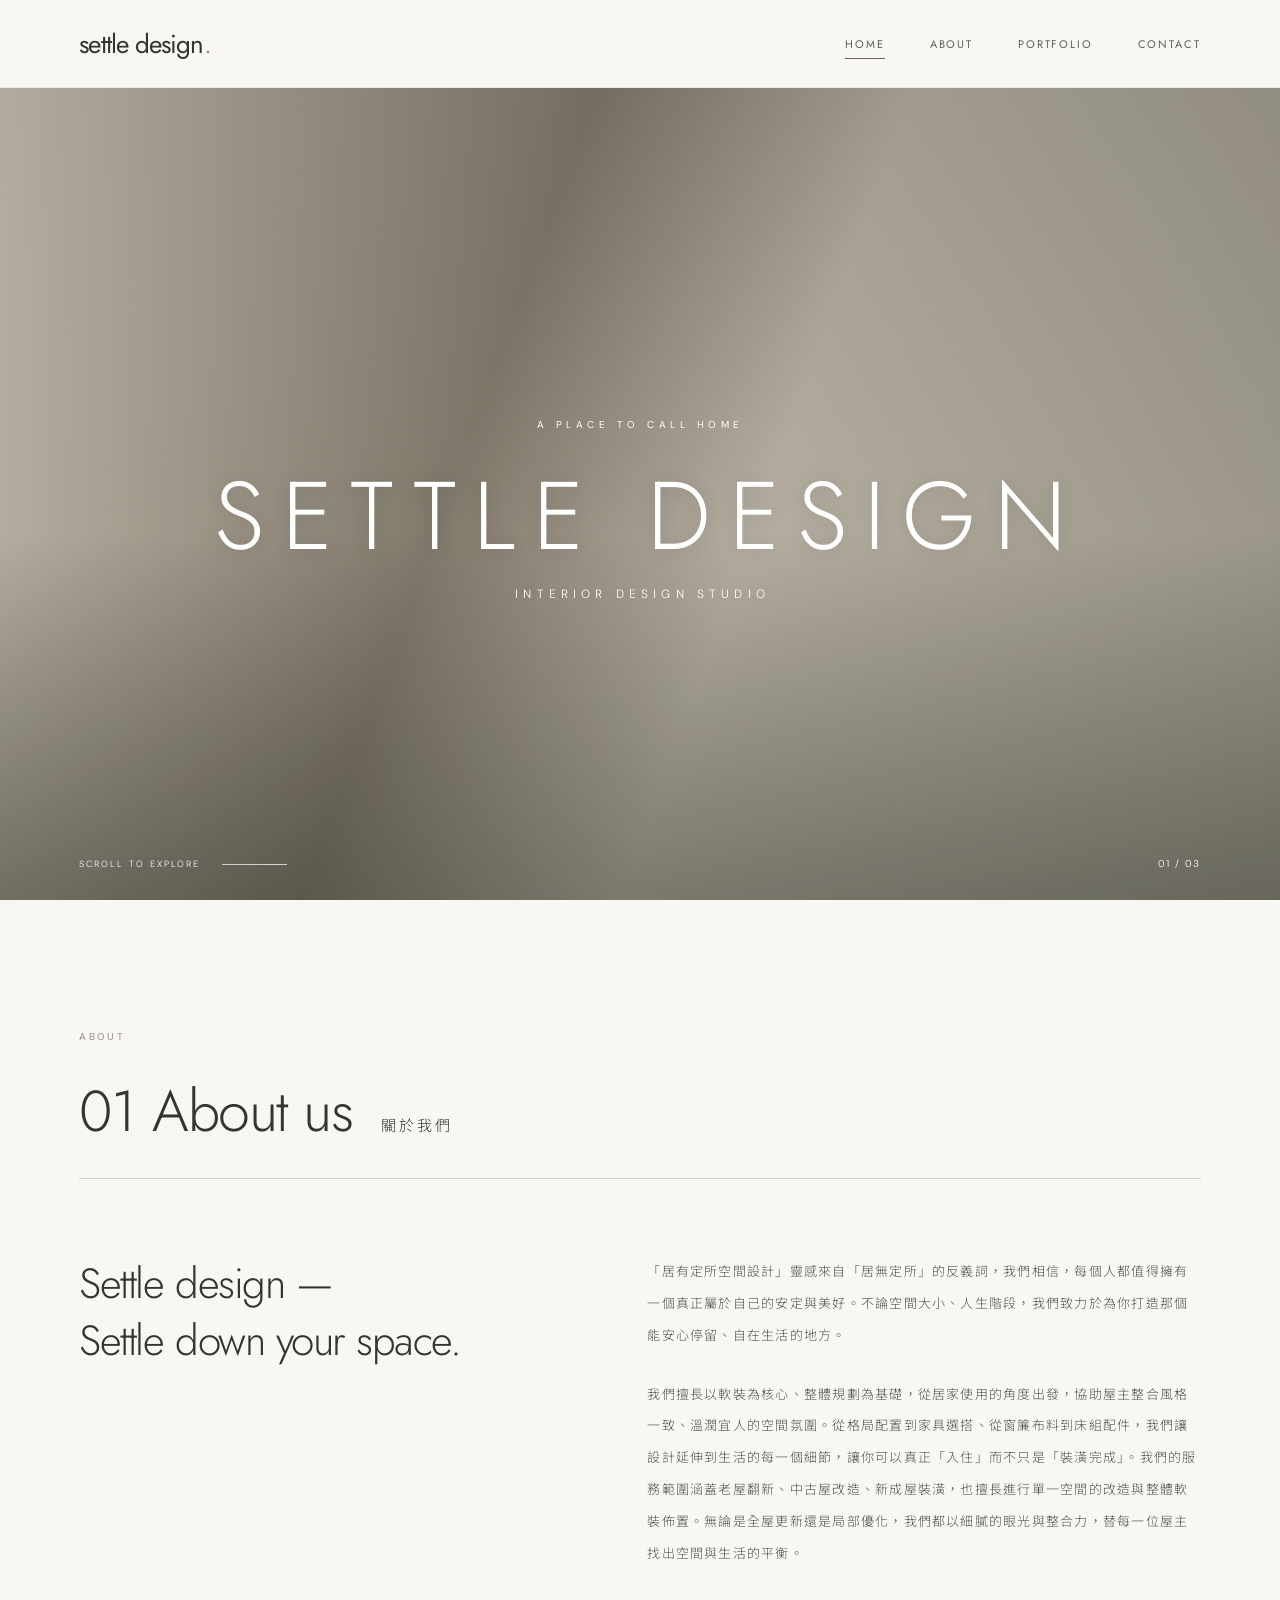
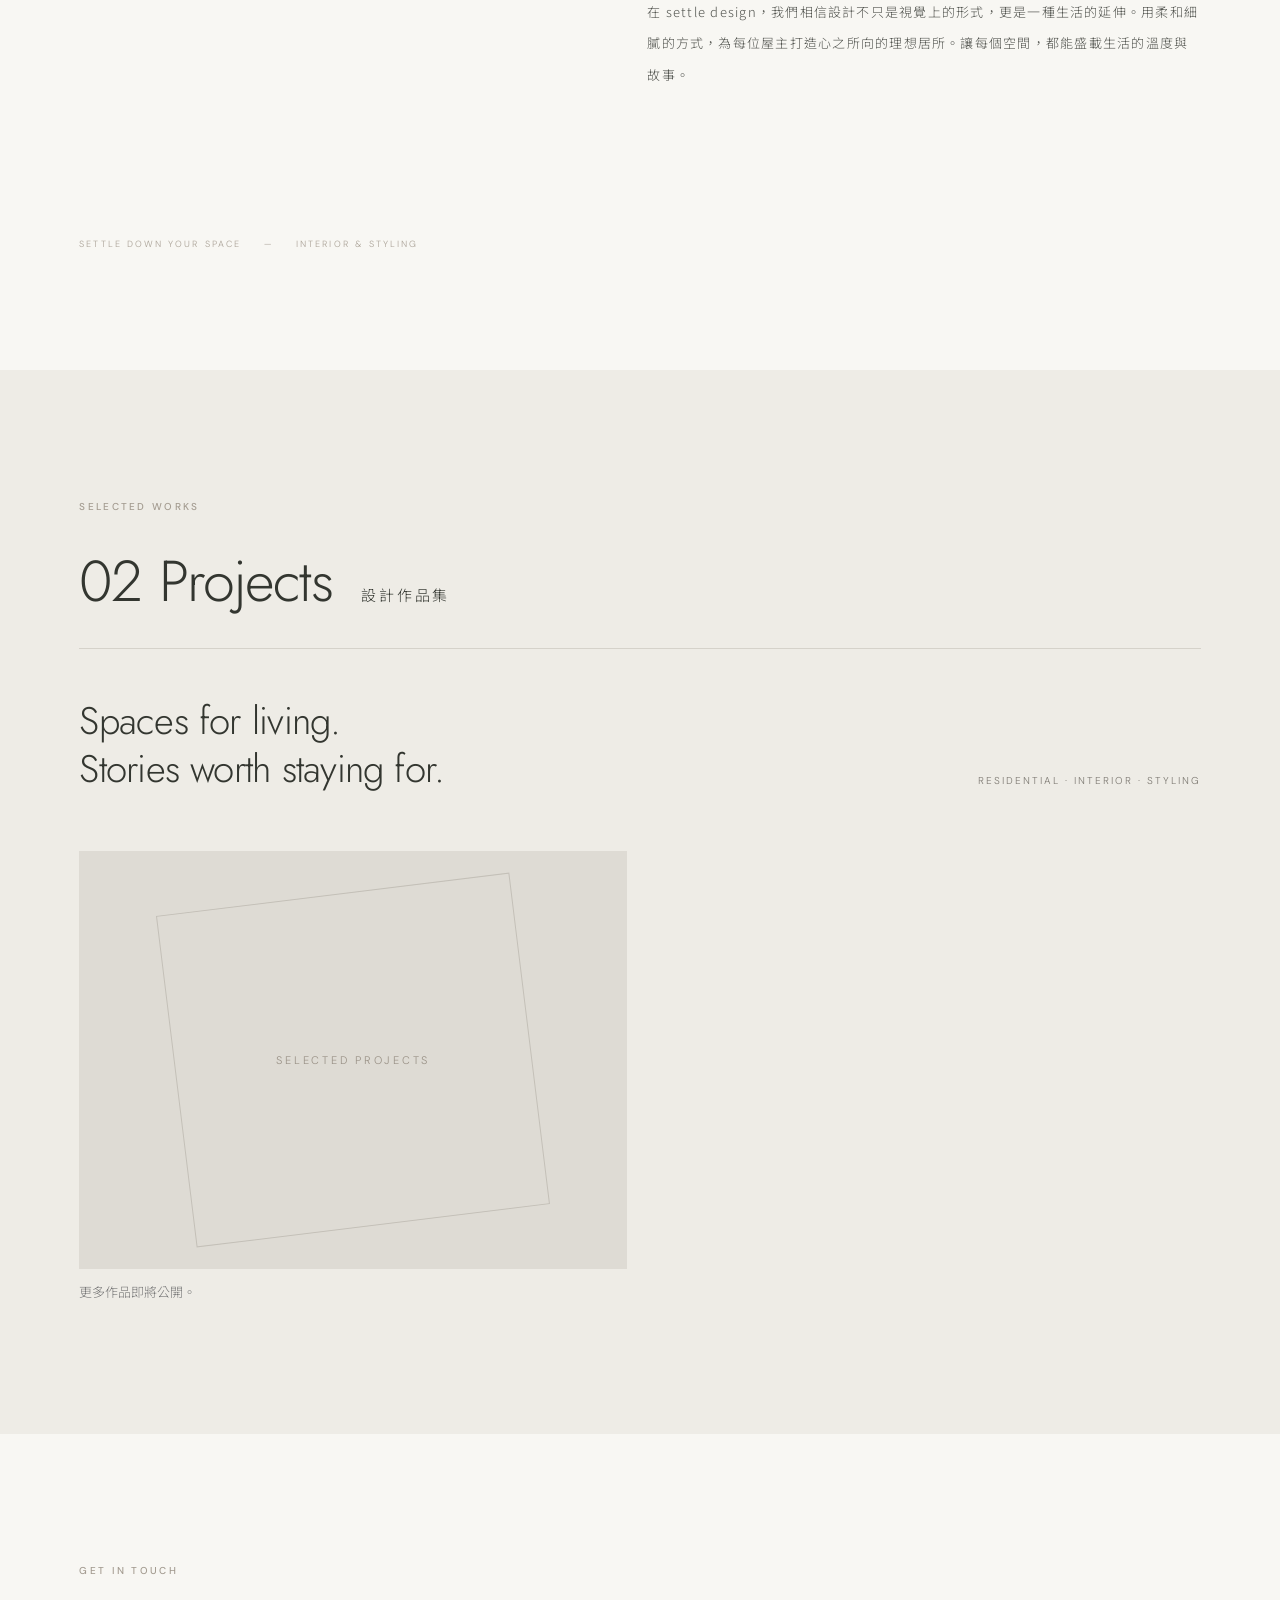
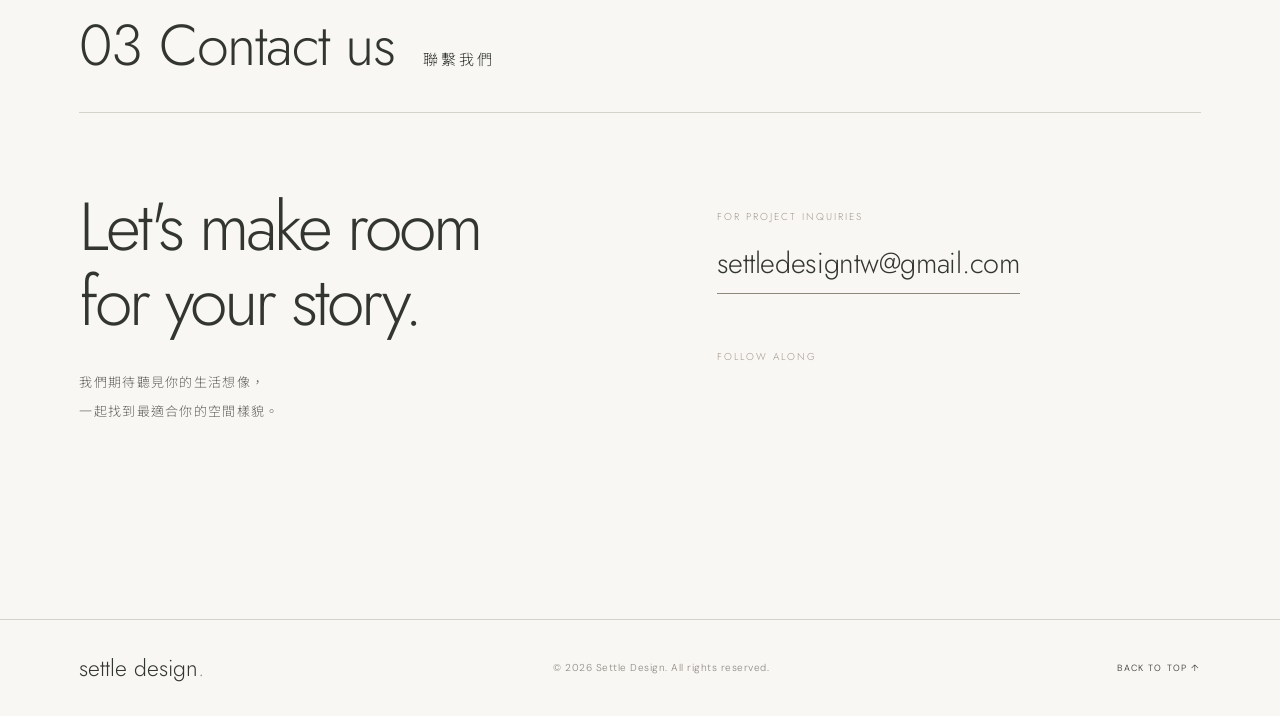
==== index.html @ caab8812 "Add files via upload" ====
<!doctype html>
<html lang="zh-Hant">
<head>
  <meta charset="utf-8">
  <meta name="viewport" content="width=device-width, initial-scale=1">
  <meta name="theme-color" content="#f8f7f3">
  <meta name="description" content="SETTLE DESIGN｜居有定所空間設計，從室內規劃到家具軟裝，讓每個空間都能承載生活的溫度與故事。">
  <meta property="og:type" content="website">
  <meta property="og:locale" content="zh_TW">
  <meta name="robots" content="index, follow">
  <meta property="og:title" content="SETTLE DESIGN — Interior Design Studio">
  <meta property="og:description" content="Settle down your space. 居有定所空間設計。">
  <title>HOME | Settle Design</title>
  <link rel="icon" type="image/svg+xml" href="assets/favicon.svg">
  <link rel="preconnect" href="https://fonts.googleapis.com">
  <link rel="preconnect" href="https://fonts.gstatic.com" crossorigin>
  <link href="https://fonts.googleapis.com/css2?family=DM+Sans:wght@300;400;500;600&family=Jost:wght@300;400;500;600&family=Noto+Sans+TC:wght@300;400;500&display=swap" rel="stylesheet">
  <link rel="stylesheet" href="assets/styles.css">
</head>
<body>
  <a class="skip" href="#about">跳至主要內容</a>
  <header class="site-header" id="top">
    <a href="#home" class="wordmark" aria-label="Settle Design 首頁">settle design<span class="wordmark-dot">.</span></a>
    <button class="menu-toggle" type="button" aria-label="開啟選單" aria-controls="primary-nav" aria-expanded="false"><span></span><span></span></button>
    <nav id="primary-nav" class="primary-nav" aria-label="網站主選單">
      <a href="#home" class="nav-link is-active">HOME</a>
      <a href="#about" class="nav-link">ABOUT</a>
      <a href="#portfolio" class="nav-link">PORTFOLIO</a>
      <a href="#contact" class="nav-link">CONTACT</a>
    </nav>
  </header>

  <main>
    <section class="hero" id="home" aria-labelledby="hero-title">
      <div class="hero-photo" id="hero-photo" role="img" aria-label="Settle Design 室內設計作品">
        <div class="photo-texture" aria-hidden="true"></div>
      </div>
      <div class="hero-shade" aria-hidden="true"></div>
      <div class="hero-inner">
        <div class="hero-kicker" id="hero-kicker">A PLACE TO CALL HOME</div>
        <h1 id="hero-title">SETTLE DESIGN</h1>
        <p id="hero-subtitle">INTERIOR DESIGN STUDIO</p>
      </div>
      <a href="#about" class="scroll-indicator" aria-label="向下捲動查看關於我們">
        <span>SCROLL TO EXPLORE</span><span class="scroll-line"></span>
      </a>
      <span class="hero-number">01 / 03</span>
    </section>

    <section class="about section-shell" id="about" aria-labelledby="about-heading">
      <div class="section-heading">
        <span class="section-label">ABOUT</span>
        <h2 id="about-heading">01 <em>About us</em><small>關於我們</small></h2>
        <div class="under-rule"></div>
      </div>
      <div class="about-main">
        <p class="about-statement" id="about-tagline">Settle design —<br>Settle down your space.</p>
        <div class="about-content" id="about-content">
          <p>「居有定所空間設計」靈感來自「居無定所」的反義詞，我們相信，每個人都值得擁有一個真正屬於自己的安定與美好。不論空間大小、人生階段，我們致力於為你打造那個能安心停留、自在生活的地方。</p>
          <p>我們擅長以軟裝為核心、整體規劃為基礎，從居家使用的角度出發，協助屋主整合風格一致、溫潤宜人的空間氛圍。從格局配置到家具選搭、從窗簾布料到床組配件，我們讓設計延伸到生活的每一個細節，讓你可以真正「入住」而不只是「裝潢完成」。我們的服務範圍涵蓋老屋翻新、中古屋改造、新成屋裝潢，也擅長進行單一空間的改造與整體軟裝佈置。無論是全屋更新還是局部優化，我們都以細膩的眼光與整合力，替每一位屋主找出空間與生活的平衡。</p>
          <p>在 settle design，我們相信設計不只是視覺上的形式，更是一種生活的延伸。用柔和細膩的方式，為每位屋主打造心之所向的理想居所。讓每個空間，都能盛載生活的溫度與故事。</p>
        </div>
      </div>
      <div class="section-index" aria-hidden="true">SETTLE DOWN YOUR SPACE <span>—</span> INTERIOR & STYLING</div>
    </section>

    <section class="portfolio section-shell" id="portfolio" aria-labelledby="portfolio-heading">
      <div class="section-heading portfolio-heading">
        <span class="section-label">SELECTED WORKS</span>
        <h2 id="portfolio-heading">02 <em>Projects</em><small>設計作品集</small></h2>
        <div class="under-rule"></div>
      </div>
      <div class="portfolio-intro"><p>Spaces for living.<br>Stories worth staying for.</p><span>Residential · Interior · Styling</span></div>
      <div class="project-grid" id="project-grid" aria-live="polite">
        <div class="project-placeholder"><div class="placeholder-lines"></div><span>SELECTED PROJECTS</span></div>
      </div>
      <p class="no-projects" id="no-projects" hidden>更多作品即將公開。</p>
    </section>

    <section class="contact section-shell" id="contact" aria-labelledby="contact-heading">
      <div class="section-heading">
        <span class="section-label">GET IN TOUCH</span>
        <h2 id="contact-heading">03 <em>Contact us</em><small>聯繫我們</small></h2>
        <div class="under-rule"></div>
      </div>
      <div class="contact-body">
        <div><p class="contact-intro" id="contact-intro">Let's make room<br>for your story.</p><p class="contact-note">我們期待聽見你的生活想像，<br>一起找到最適合你的空間樣貌。</p></div>
        <div class="contact-details"><span class="tiny-label">FOR PROJECT INQUIRIES</span><a id="contact-email" href="mailto:settledesigntw@gmail.com">settledesigntw@gmail.com</a><span class="tiny-label">FOLLOW ALONG</span><a id="contact-instagram" href="https://www.instagram.com/" target="_blank" rel="noopener noreferrer" hidden>INSTAGRAM <span aria-hidden="true">↗</span></a></div>
      </div>
    </section>
  </main>

  <footer class="footer">
    <a href="#home" class="footer-brand">settle design<span>.</span></a>
    <span class="copyright" id="copyright">© 2026 Settle Design. All rights reserved.</span>
    <a class="back-to-top" href="#home">BACK TO TOP ↑</a>
  </footer>

  <dialog id="project-dialog" class="project-dialog" aria-label="作品詳細介紹">
    <button class="dialog-close" type="button" aria-label="關閉作品詳細介紹">×</button>
    <div class="dialog-layout"><div class="dialog-gallery"><img id="dialog-image" src="assets/photo-placeholder.svg" alt="作品照片"><div class="gallery-tools"><button type="button" id="gallery-prev" aria-label="上一張照片">←</button><span id="gallery-count">1 / 1</span><button type="button" id="gallery-next" aria-label="下一張照片">→</button></div></div><div class="dialog-copy"><span class="tiny-label" id="dialog-category">RESIDENTIAL</span><h3 id="dialog-title">Project title</h3><p id="dialog-description"></p><p class="dialog-location" id="dialog-location"></p></div></div>
  </dialog>
  <script>window.__SETTLE_SITE_FALLBACK = {"brand": "settle design", "hero_title": "SETTLE DESIGN", "hero_subtitle": "INTERIOR DESIGN STUDIO", "hero_kicker": "A PLACE TO CALL HOME", "hero_image": "", "hero_position": "center 50%", "about_title": "About us", "about_tagline": "Settle design —\nSettle down your space.", "about_paragraphs": ["「居有定所空間設計」靈感來自「居無定所」的反義詞，我們相信，每個人都值得擁有一個真正屬於自己的安定與美好。不論空間大小、人生階段，我們致力於為你打造那個能安心停留、自在生活的地方。", "我們擅長以軟裝為核心、整體規劃為基礎，從居家使用的角度出發，協助屋主整合風格一致、溫潤宜人的空間氛圍。從格局配置到家具選搭、從窗簾布料到床組配件，我們讓設計延伸到生活的每一個細節，讓你可以真正「入住」而不只是「裝潢完成」。我們的服務範圍涵蓋老屋翻新、中古屋改造、新成屋裝潢，也擅長進行單一空間的改造與整體軟裝佈置。無論是全屋更新還是局部優化，我們都以細膩的眼光與整合力，替每一位屋主找出空間與生活的平衡。", "在 settle design，我們相信設計不只是視覺上的形式，更是一種生活的延伸。用柔和細膩的方式，為每位屋主打造心之所向的理想居所。讓每個空間，都能盛載生活的溫度與故事。"], "portfolio_title": "Projects", "contact_title": "Contact us", "contact_intro": "Let's make room\nfor your story.", "contact_note": "我們期待聽見你的生活想像，\n一起找到最適合你的空間樣貌。", "contact_email": "settledesigntw@gmail.com", "instagram_url": "", "copyright": "© 2026 Settle Design. All rights reserved.", "seo_description": "SETTLE DESIGN｜居有定所空間設計，從室內規劃到家具軟裝，讓每個空間都能承載生活的溫度與故事。", "theme_paper": "#f8f7f3", "theme_portfolio": "#eeece6", "theme_text": "#333630", "theme_accent": "#9a8f80"}; window.__SETTLE_PROJECTS_FALLBACK = [];</script>
  <script src="assets/app.js" defer></script>
</body>
</html>
---- assets/styles.css ----
:root{--paper:#f8f7f3;--ink:#333630;--muted:#77776d;--line:#d5d2ca;--taupe:#9a8f80;--portfolio-bg:#eeece6;--white:#fff;--gutter:clamp(24px,6.2vw,112px);--heading:'Jost','DM Sans',Arial,sans-serif;--chinese:'Noto Sans TC',sans-serif}
*{box-sizing:border-box}html{scroll-behavior:smooth}body{margin:0;background:var(--paper);color:var(--ink);font-family:'DM Sans',var(--chinese),sans-serif;font-weight:300;-webkit-font-smoothing:antialiased}a{color:inherit}button{font:inherit}::selection{background:#d7d0c6;color:#222}section{scroll-margin-top:90px}.skip{position:absolute;left:-100vw;top:10px;z-index:40;background:white;padding:10px}.skip:focus{left:10px}.site-header{height:88px;display:flex;align-items:center;justify-content:space-between;padding:0 var(--gutter);background:var(--paper);position:sticky;top:0;z-index:20;border-bottom:1px solid rgba(76,75,66,.08);transition:height .2s}.wordmark{text-decoration:none;font-family:var(--heading);font-size:26px;font-weight:400;letter-spacing:-.035em;line-height:1;white-space:nowrap}.wordmark-dot,.footer-brand span{color:#a49482}.primary-nav{display:flex;gap:clamp(25px,3.5vw,58px);align-items:center}.primary-nav a{font-family:var(--heading);text-decoration:none;font-size:11px;font-weight:400;letter-spacing:.17em;position:relative;padding:16px 0;color:#5d5e59}.primary-nav a::after{content:"";position:absolute;bottom:9px;left:0;right:100%;height:1px;background:#686259;transition:right .25s}.primary-nav a:hover:after,.primary-nav a.is-active:after{right:0}.menu-toggle{display:none}.hero{height:min(840px,calc(100svh - 88px));min-height:580px;position:relative;display:flex;align-items:center;justify-content:center;background:#97948b;isolation:isolate;overflow:hidden;color:#fff}.hero-photo,.hero-shade{position:absolute;inset:0}.hero-photo{background-color:#aea89d;background-image:linear-gradient(110deg,#ddd5c7 0%,#8e8576 38%,#c8c0b2 58%,#a4a091 100%);background-size:cover;background-position:center;z-index:-3;transform:scale(1.005)}.hero-photo::after{content:"";display:block;position:absolute;inset:0;background:linear-gradient(0deg,rgba(22,25,22,.38),rgba(45,42,38,.03) 45%,rgba(12,13,11,.14))}.photo-texture{position:absolute;inset:0;opacity:.2;background:repeating-linear-gradient(90deg,transparent 0 14%,rgba(255,255,255,.09) 14.05% 14.2%,transparent 14.3% 28%)}.hero-shade{z-index:-2;background:rgba(32,32,30,.09)}.hero-inner{text-align:center;position:relative;top:2%;padding:0 24px;text-shadow:0 1px 18px rgba(0,0,0,.13)}.hero-kicker{font-size:10px;letter-spacing:.45em;margin-bottom:28px;font-weight:400}.hero h1{font-family:var(--heading);font-weight:300;letter-spacing:.18em;font-size:clamp(44px,7.5vw,113px);margin:0 0 10px;text-indent:.18em;line-height:1.18;white-space:nowrap}.hero-inner p{font-size:12px;letter-spacing:.43em;margin:14px 0 0;text-indent:.43em}.scroll-indicator{position:absolute;left:var(--gutter);bottom:30px;color:white;text-decoration:none;display:flex;gap:22px;align-items:center;font-size:9px;letter-spacing:.22em}.scroll-line{width:65px;height:1px;background:rgba(255,255,255,.72)}.hero-number{position:absolute;right:var(--gutter);bottom:30px;font-size:10px;letter-spacing:.14em}.section-shell{padding:130px var(--gutter) 120px}.section-heading{display:flex;align-items:flex-start;flex-direction:column;margin-bottom:76px}.section-label{font-size:10px;letter-spacing:.23em;color:#a49c91;font-weight:500;margin-bottom:26px}.section-heading h2{display:flex;align-items:baseline;gap:18px;margin:0;font-family:var(--heading);font-size:clamp(28px,4.5vw,59px);font-weight:300;letter-spacing:-.026em}.section-heading h2 em{font-weight:300;font-style:normal}.section-heading h2 small{font-size:clamp(11px,1.18vw,15px);letter-spacing:.18em;font-weight:300;font-family:var(--chinese);margin-left:11px;white-space:nowrap}.under-rule{height:1px;width:100%;background:var(--line);margin-top:25px}.about-main{display:grid;grid-template-columns:minmax(240px,.9fr) minmax(360px,1.1fr);gap:9vw}.about-statement{font-family:var(--heading);font-size:clamp(25px,3.3vw,44px);line-height:1.35;letter-spacing:-.035em;font-weight:300;margin:0}.about-content{max-width:675px}.about-content p{font-size:13px;line-height:2.45;letter-spacing:.095em;margin:0 0 27px;font-family:var(--chinese);font-weight:300;color:#52544f;white-space:pre-line}.section-index{margin-top:120px;font-size:9px;letter-spacing:.23em;color:#aaa297}.section-index span{margin:0 18px}.portfolio{background:var(--portfolio-bg)}.portfolio-heading{margin-bottom:48px}.portfolio-intro{display:flex;align-items:end;justify-content:space-between;margin-bottom:58px;gap:20px}.portfolio-intro p{margin:0;font-family:var(--heading);font-size:clamp(23px,3vw,39px);font-weight:300;line-height:1.25;letter-spacing:-.02em}.portfolio-intro span{font-size:10px;letter-spacing:.2em;color:#7f7b74;text-transform:uppercase;margin-bottom:6px}.project-grid{display:grid;grid-template-columns:repeat(2,minmax(0,1fr));column-gap:26px;row-gap:62px}.project-card{min-width:0;cursor:pointer;background:transparent;border:0;text-align:left;padding:0;color:var(--ink);display:block;position:relative}.project-card:nth-child(4n+2),.project-card:nth-child(4n+3){transform:translateY(26px)}.project-card .project-image{position:relative;overflow:hidden;aspect-ratio:1.31;background:#dedbd3}.project-card:nth-child(3n+2) .project-image{aspect-ratio:1.05}.project-card .project-image img{width:100%;height:100%;display:block;object-fit:cover;transition:transform .8s cubic-bezier(.2,.7,.2,1)}.project-card:hover img{transform:scale(1.045)}.project-card .project-image::after{content:"";position:absolute;inset:0;background:rgba(0,0,0,.06);pointer-events:none}.project-meta{display:flex;justify-content:space-between;align-items:baseline;gap:12px;padding:18px 0 0}.project-name{font-family:var(--heading),var(--chinese);font-size:19px;letter-spacing:.025em;font-weight:400}.project-type{font-size:10px;letter-spacing:.12em;color:#858077;text-transform:uppercase}.project-arrow{font-size:23px;margin-left:auto;font-weight:300}.project-placeholder{aspect-ratio:1.31;background:#dedbd4;display:flex;justify-content:center;align-items:center;position:relative;overflow:hidden}.project-placeholder span{font-size:11px;letter-spacing:.25em;color:#9a9287;z-index:1}.placeholder-lines{position:absolute;width:65%;height:80%;border:1px solid #c4c0b8;transform:rotate(-7deg)}.no-projects{font-size:13px;color:#777}.contact{padding-bottom:180px}.contact-body{display:grid;grid-template-columns:1.05fr .95fr;gap:8vw}.contact-intro{font-family:var(--heading);font-size:clamp(36px,5.3vw,76px);letter-spacing:-.045em;line-height:1.1;margin:0 0 30px}.contact-note{font-family:var(--chinese);font-size:13px;line-height:2.2;color:#66635e;letter-spacing:.1em}.contact-details{display:flex;flex-direction:column;align-items:flex-start;padding-top:20px}.tiny-label{font-family:var(--heading);font-size:10px;letter-spacing:.2em;color:#a1988c}.contact-details a{font-family:var(--heading);font-size:clamp(19px,2.25vw,32px);text-decoration:none;letter-spacing:-.01em;border-bottom:1px solid #8d897f;padding-bottom:9px;margin:18px 0 55px;max-width:100%;overflow-wrap:anywhere}.contact-details a:hover{color:#9b8a77}.footer{display:flex;justify-content:space-between;align-items:center;gap:15px;padding:31px var(--gutter);border-top:1px solid var(--line)}.footer-brand{text-decoration:none;font-family:var(--heading);font-size:23px}.copyright{font-size:10px;color:#918d85;letter-spacing:.05em}.back-to-top{font-size:9px;letter-spacing:.13em;text-decoration:none}.project-dialog{position:fixed;margin:auto;border:0;background:var(--paper);color:var(--ink);width:min(1130px,92vw);max-height:90vh;padding:0;box-shadow:0 25px 100px rgba(0,0,0,.27)}.project-dialog::backdrop{background:rgba(25,25,22,.72);backdrop-filter:blur(5px)}.dialog-layout{display:grid;grid-template-columns:1.35fr 1fr;min-height:480px}.dialog-gallery{background:#dedbd5;position:relative;min-height:350px}.dialog-gallery img{display:block;width:100%;height:100%;max-height:83vh;object-fit:cover}.dialog-copy{padding:clamp(35px,5vw,75px);display:flex;flex-direction:column;align-items:flex-start}.dialog-copy h3{font-size:clamp(26px,3vw,42px);font-weight:300;line-height:1.3;margin:30px 0;font-family:var(--heading),var(--chinese)}.dialog-copy p{font-family:var(--chinese);font-size:13px;line-height:2.1;letter-spacing:.05em;color:#67645f;white-space:pre-line}.dialog-location{margin-top:auto}.dialog-close{position:absolute;right:15px;top:15px;z-index:2;border:0;background:var(--paper);width:38px;height:38px;border-radius:50%;font-size:26px;cursor:pointer;line-height:1}.gallery-tools{position:absolute;bottom:17px;left:50%;transform:translateX(-50%);background:rgba(255,255,255,.94);display:flex;align-items:center;gap:20px;padding:7px 12px;white-space:nowrap}.gallery-tools button{background:transparent;border:0;cursor:pointer;font-size:20px}.gallery-tools span{font-size:10px;letter-spacing:.13em}.gallery-tools button:disabled{opacity:.3;cursor:not-allowed}body.dialog-open{overflow:hidden}
@media(max-width:900px){.site-header{height:73px}.hero{height:calc(90svh - 73px);min-height:540px}.section-shell{padding:95px var(--gutter)}.about-main{gap:45px;grid-template-columns:.8fr 1.2fr}.about-content p{line-height:2.2}.project-grid{gap:20px}.section-index{margin-top:90px}}
@media(max-width:680px){:root{--gutter:24px}.site-header{height:69px}.wordmark{font-size:23px}.menu-toggle{display:flex;width:35px;height:36px;border:0;padding:8px 0;background:transparent;flex-direction:column;justify-content:space-evenly;z-index:25;cursor:pointer}.menu-toggle span{height:1px;width:26px;background:var(--ink);display:block;transition:transform .2s}.menu-toggle[aria-expanded=true] span:first-child{transform:translateY(6px) rotate(45deg)}.menu-toggle[aria-expanded=true] span:last-child{transform:translateY(-6px) rotate(-45deg)}.primary-nav{display:none;position:absolute;top:69px;left:0;right:0;background:var(--paper);padding:32px var(--gutter) 45px;flex-direction:column;align-items:flex-start;gap:10px;border-bottom:1px solid var(--line);box-shadow:0 16px 25px rgba(30,30,30,.05)}.primary-nav.open{display:flex}.primary-nav a{font-size:14px;letter-spacing:.17em}.hero{height:78svh;min-height:500px}.hero-kicker{font-size:9px;letter-spacing:.25em;margin-bottom:20px}.hero h1{white-space:normal;font-size:clamp(38px,10.2vw,64px);letter-spacing:.13em;text-indent:.13em}.hero-inner p{font-size:9px;letter-spacing:.25em;text-indent:.25em}.scroll-indicator{bottom:23px;font-size:8px}.scroll-line{width:25px}.hero-number{font-size:9px;bottom:23px}.section-shell{padding:85px var(--gutter)}.section-heading{margin-bottom:43px}.section-heading h2{flex-wrap:wrap;gap:8px 12px;font-size:35px}.section-heading h2 small{font-size:12px;margin-left:7px}.under-rule{margin-top:20px}.section-label{margin-bottom:20px}.about-main{display:block}.about-statement{font-size:30px;margin-bottom:39px}.about-content p{font-size:12px;line-height:2.3;letter-spacing:.065em}.section-index{margin-top:55px;font-size:8px;line-height:2}.portfolio-intro{align-items:start;flex-direction:column;margin-bottom:30px}.portfolio-intro p{font-size:28px}.portfolio-intro span{font-size:9px}.project-grid{grid-template-columns:1fr;row-gap:36px}.project-card:nth-child(n){transform:none}.project-card .project-image,.project-card:nth-child(n) .project-image{aspect-ratio:1.25}.project-name{font-size:17px}.project-type{font-size:9px}.contact-body{display:block}.contact-intro{font-size:42px}.contact-note{font-size:12px;margin-bottom:42px}.contact-details{padding:0}.contact-details a{font-size:22px}.contact{padding-bottom:100px}.footer{flex-wrap:wrap;padding:30px var(--gutter);row-gap:25px}.footer-brand{flex:0 0 100%}.copyright{font-size:9px}.back-to-top{font-size:9px}.dialog-layout{display:block}.dialog-gallery{height:49vh;min-height:250px}.dialog-copy{padding:30px}.dialog-copy h3{margin:13px 0}.project-dialog{max-height:90vh;overflow:auto;width:94vw}}
@media(prefers-reduced-motion:reduce){html{scroll-behavior:auto}*{transition-duration:.001ms!important;animation-duration:.001ms!important}}
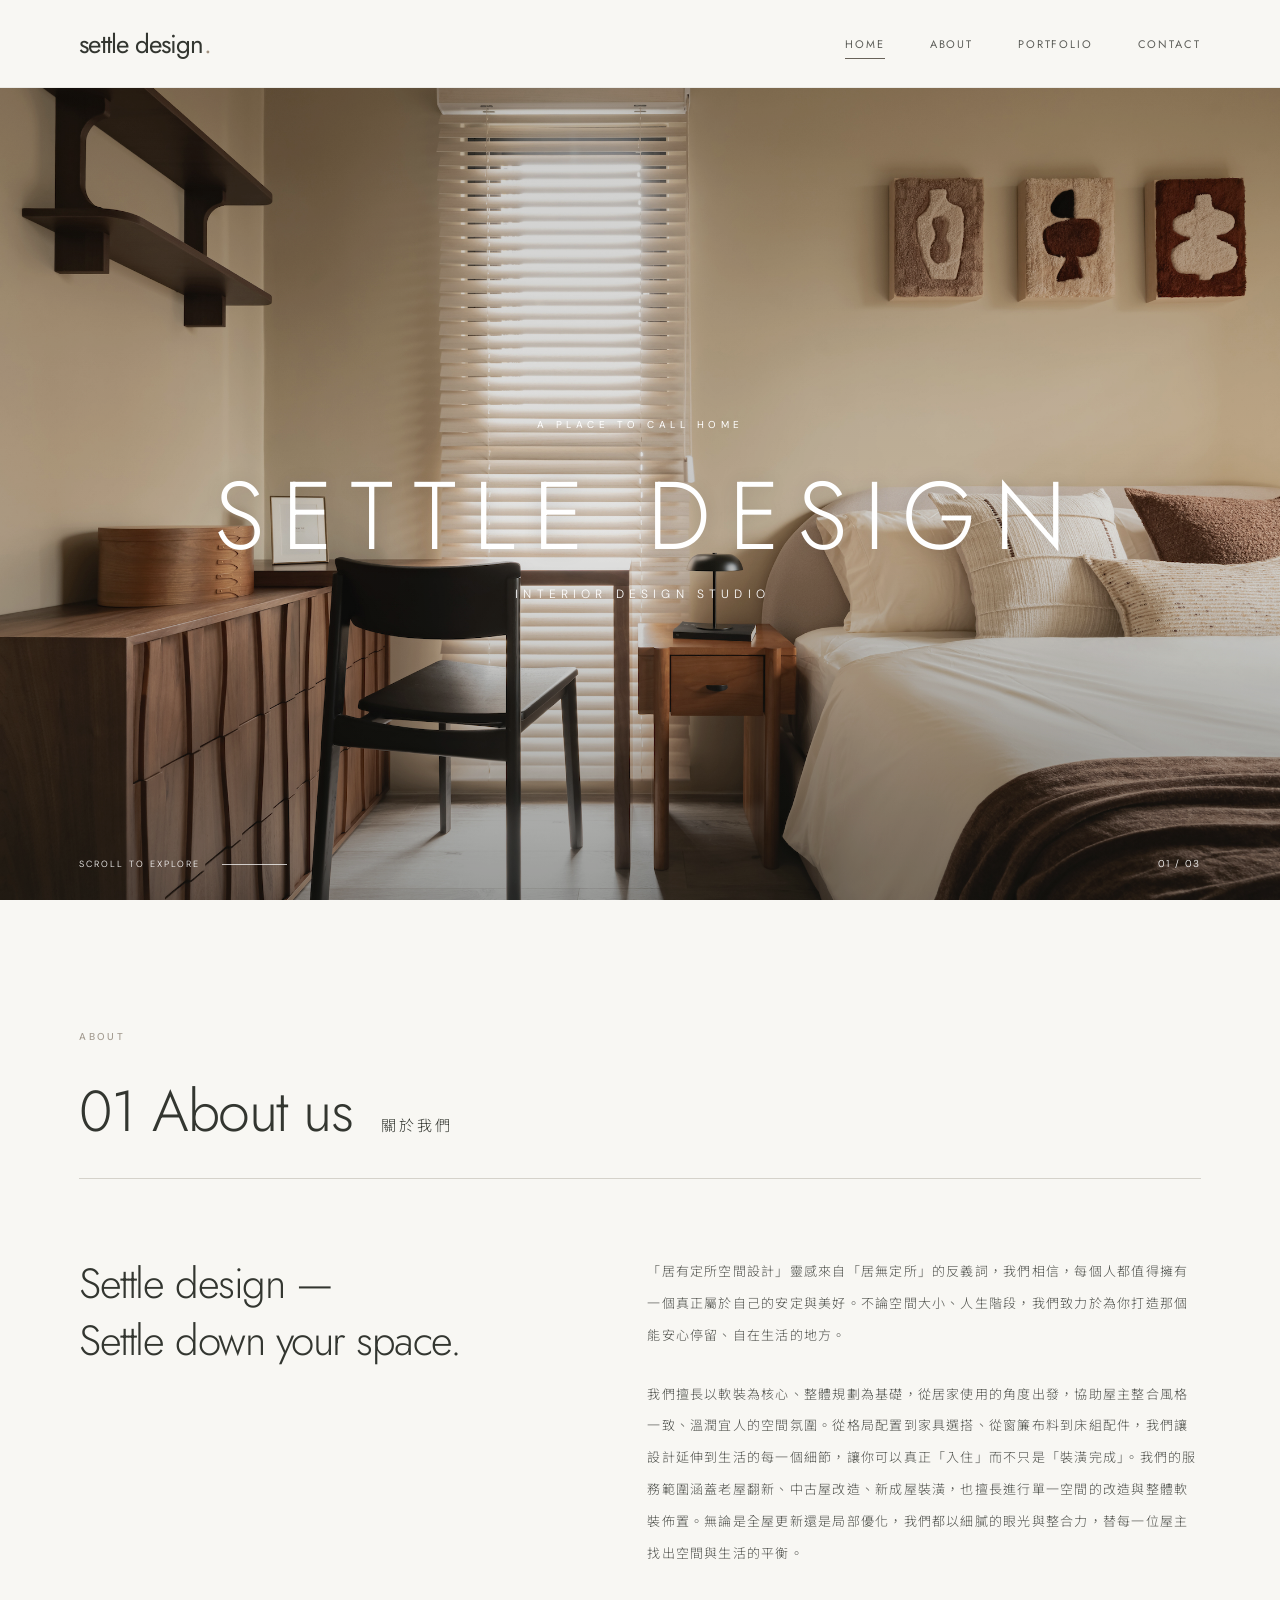
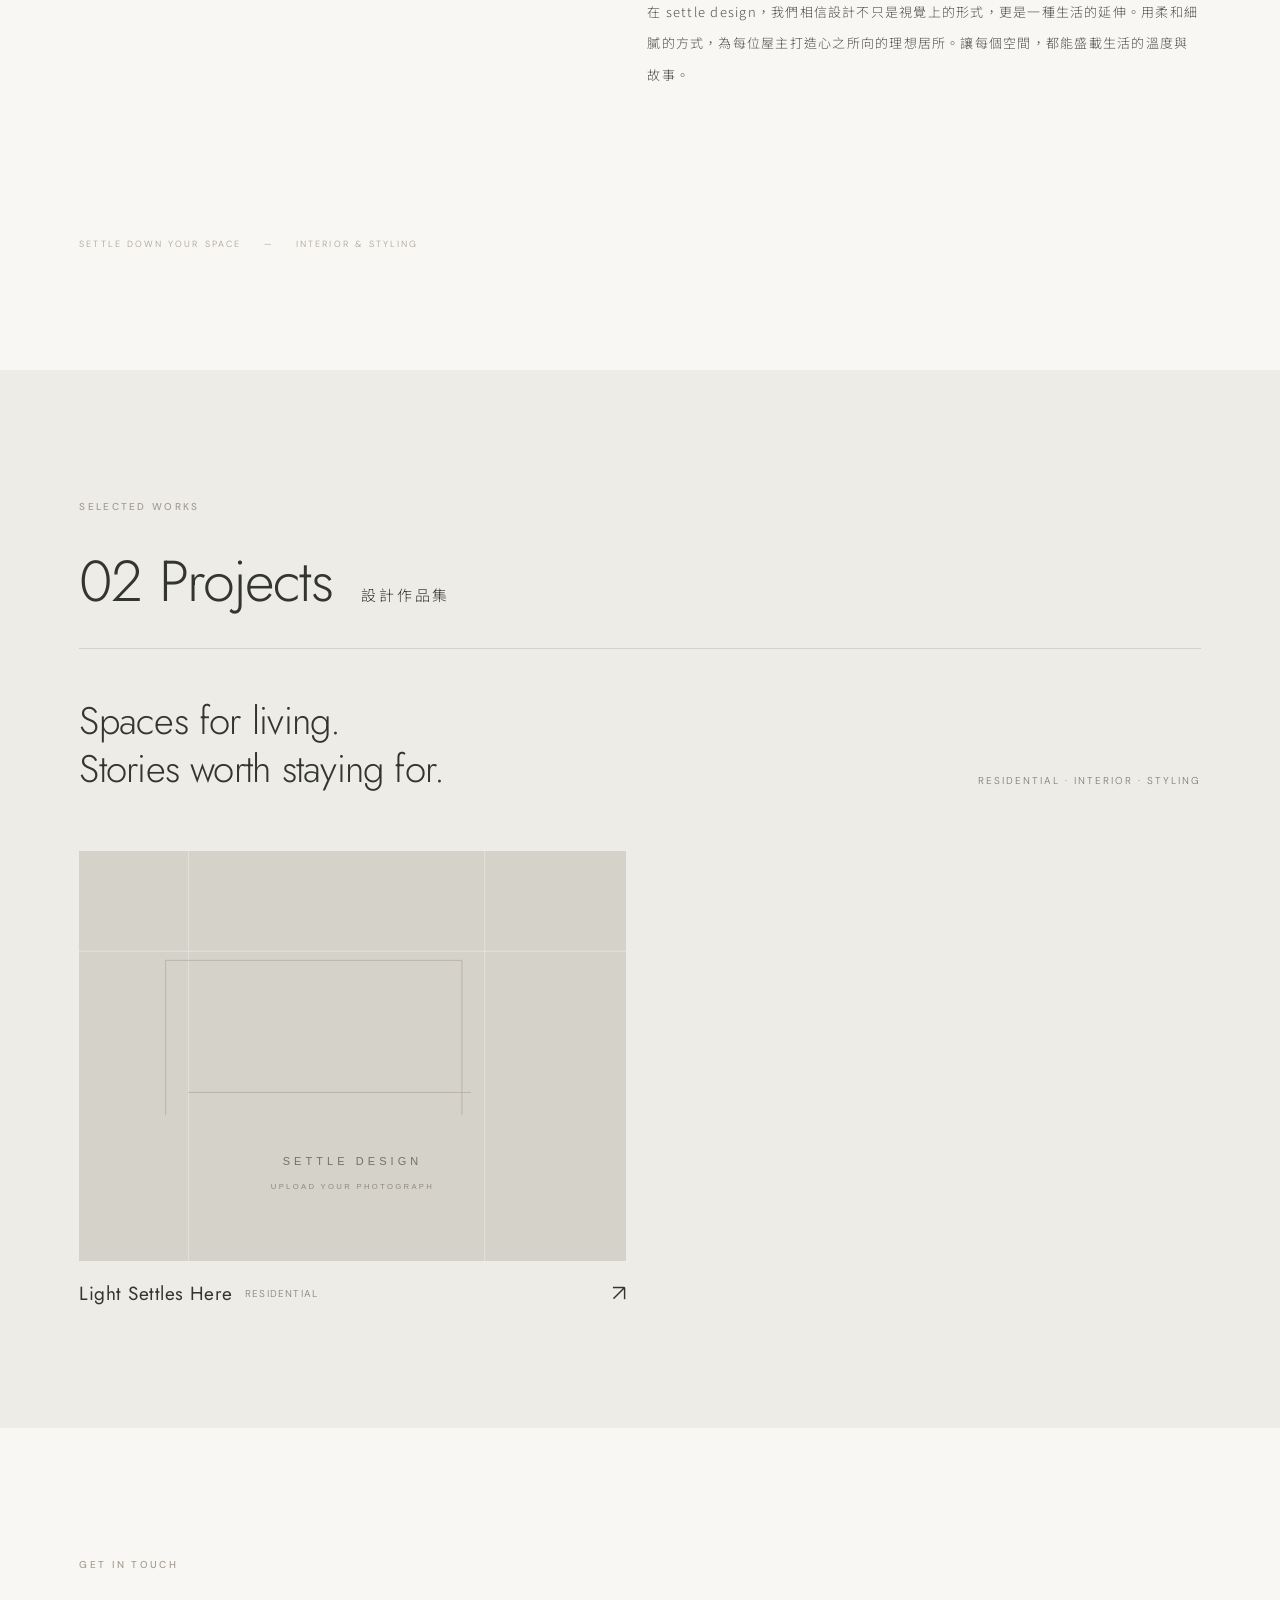
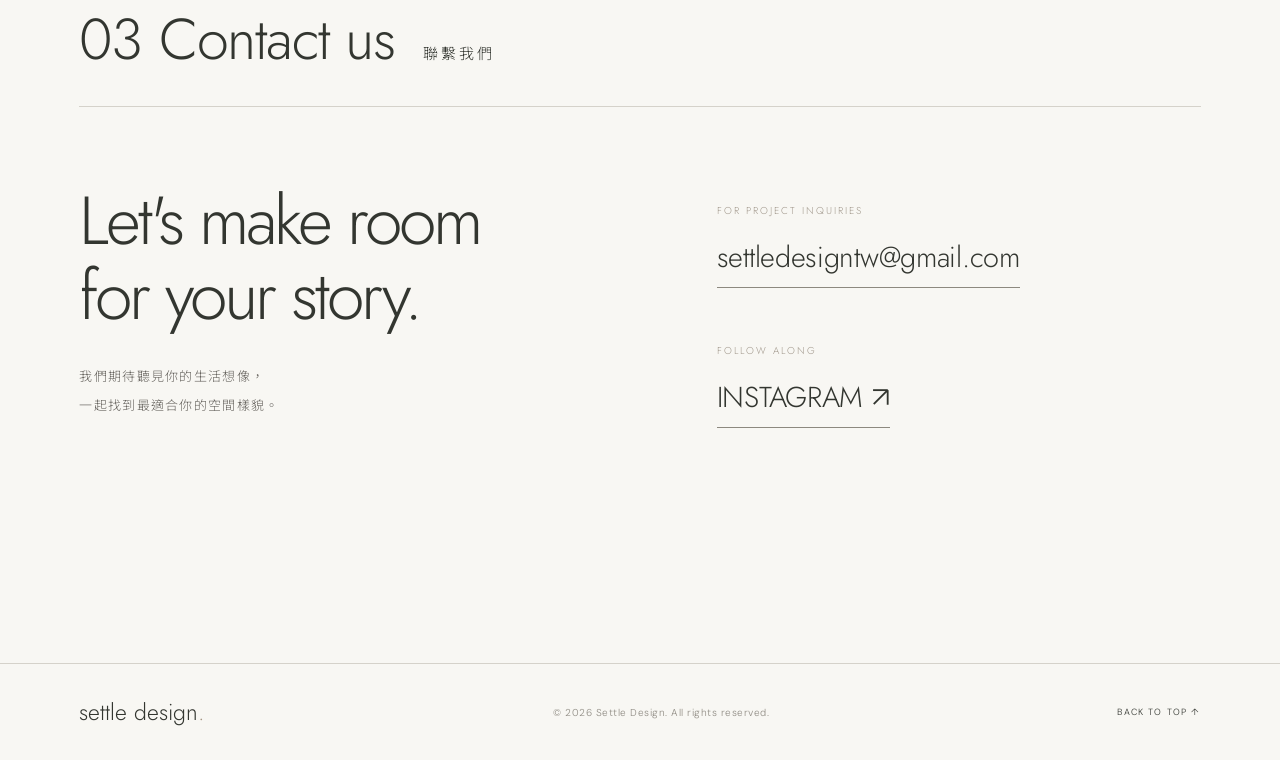
==== commit fa20ba29: "Show continuous project photos on left with editorial details on right" ====
--- a/index.html
+++ b/index.html
@@ -96,7 +96,7 @@
     <a class="back-to-top" href="#home">BACK TO TOP ↑</a>
   </footer>
 
-  <dialog id="project-dialog" class="project-dialog" aria-label="作品詳細介紹">
+  <dialog hidden id="project-dialog" class="project-dialog" aria-label="作品詳細介紹">
     <button class="dialog-close" type="button" aria-label="關閉作品詳細介紹">×</button>
     <div class="dialog-layout"><div class="dialog-gallery"><img id="dialog-image" src="assets/photo-placeholder.svg" alt="作品照片"><div class="gallery-tools"><button type="button" id="gallery-prev" aria-label="上一張照片">←</button><span id="gallery-count">1 / 1</span><button type="button" id="gallery-next" aria-label="下一張照片">→</button></div></div><div class="dialog-copy"><span class="tiny-label" id="dialog-category">RESIDENTIAL</span><h3 id="dialog-title">Project title</h3><p id="dialog-description"></p><p class="dialog-location" id="dialog-location"></p></div></div>
   </dialog>
--- a/assets/styles.css
+++ b/assets/styles.css
@@ -4,3 +4,113 @@
 @media(max-width:680px){:root{--gutter:24px}.site-header{height:69px}.wordmark{font-size:23px}.menu-toggle{display:flex;width:35px;height:36px;border:0;padding:8px 0;background:transparent;flex-direction:column;justify-content:space-evenly;z-index:25;cursor:pointer}.menu-toggle span{height:1px;width:26px;background:var(--ink);display:block;transition:transform .2s}.menu-toggle[aria-expanded=true] span:first-child{transform:translateY(6px) rotate(45deg)}.menu-toggle[aria-expanded=true] span:last-child{transform:translateY(-6px) rotate(-45deg)}.primary-nav{display:none;position:absolute;top:69px;left:0;right:0;background:var(--paper);padding:32px var(--gutter) 45px;flex-direction:column;align-items:flex-start;gap:10px;border-bottom:1px solid var(--line);box-shadow:0 16px 25px rgba(30,30,30,.05)}.primary-nav.open{display:flex}.primary-nav a{font-size:14px;letter-spacing:.17em}.hero{height:78svh;min-height:500px}.hero-kicker{font-size:9px;letter-spacing:.25em;margin-bottom:20px}.hero h1{white-space:normal;font-size:clamp(38px,10.2vw,64px);letter-spacing:.13em;text-indent:.13em}.hero-inner p{font-size:9px;letter-spacing:.25em;text-indent:.25em}.scroll-indicator{bottom:23px;font-size:8px}.scroll-line{width:25px}.hero-number{font-size:9px;bottom:23px}.section-shell{padding:85px var(--gutter)}.section-heading{margin-bottom:43px}.section-heading h2{flex-wrap:wrap;gap:8px 12px;font-size:35px}.section-heading h2 small{font-size:12px;margin-left:7px}.under-rule{margin-top:20px}.section-label{margin-bottom:20px}.about-main{display:block}.about-statement{font-size:30px;margin-bottom:39px}.about-content p{font-size:12px;line-height:2.3;letter-spacing:.065em}.section-index{margin-top:55px;font-size:8px;line-height:2}.portfolio-intro{align-items:start;flex-direction:column;margin-bottom:30px}.portfolio-intro p{font-size:28px}.portfolio-intro span{font-size:9px}.project-grid{grid-template-columns:1fr;row-gap:36px}.project-card:nth-child(n){transform:none}.project-card .project-image,.project-card:nth-child(n) .project-image{aspect-ratio:1.25}.project-name{font-size:17px}.project-type{font-size:9px}.contact-body{display:block}.contact-intro{font-size:42px}.contact-note{font-size:12px;margin-bottom:42px}.contact-details{padding:0}.contact-details a{font-size:22px}.contact{padding-bottom:100px}.footer{flex-wrap:wrap;padding:30px var(--gutter);row-gap:25px}.footer-brand{flex:0 0 100%}.copyright{font-size:9px}.back-to-top{font-size:9px}.dialog-layout{display:block}.dialog-gallery{height:49vh;min-height:250px}.dialog-copy{padding:30px}.dialog-copy h3{margin:13px 0}.project-dialog{max-height:90vh;overflow:auto;width:94vw}}
 @media(prefers-reduced-motion:reduce){html{scroll-behavior:auto}*{transition-duration:.001ms!important;animation-duration:.001ms!important}}
 
+
+
+/* SETTLE DESIGN editorial case-study update */
+.project-grid{grid-template-columns:repeat(2,minmax(0,1fr));gap:65px 28px}
+.project-card:nth-child(n){transform:none}
+.project-card .project-image,.project-card:nth-child(n) .project-image{aspect-ratio:4/3}
+.project-card{text-decoration:none}
+.project-card:focus-visible{outline:2px solid var(--taupe);outline-offset:6px}
+.project-card .project-image::after{background:rgba(0,0,0,.02)}
+.project-meta{padding-top:17px;align-items:center}
+.project-name{font-size:19px}
+.project-site-header{position:relative}
+.project-nav{display:flex;align-items:center;gap:28px}
+.project-nav a,.case-back,.case-bottom{font-size:10px;letter-spacing:.15em;text-decoration:none}
+.project-nav a{text-decoration:none}
+.case-study{max-width:1600px;margin:0 auto;padding:0 var(--gutter)}
+.case-back{display:flex;justify-content:space-between;align-items:center;padding:46px 0 25px;color:var(--taupe)}
+.case-back a,.case-bottom a{text-decoration:none;color:inherit}
+.case-cover{width:100%;height:min(76vh,850px);min-height:370px;overflow:hidden;background:var(--portfolio-bg)}
+.case-cover img{display:block;width:100%;height:100%;object-fit:cover}
+.case-heading{display:flex;justify-content:space-between;gap:40px;align-items:end;padding:65px 0 90px;border-bottom:1px solid var(--line)}
+.case-eyebrow{font-size:10px;letter-spacing:.2em;color:var(--taupe)}
+.case-heading h1{font-family:var(--heading);font-size:clamp(42px,7vw,104px);font-weight:300;line-height:1.07;letter-spacing:-.03em;margin:17px 0 0}
+.case-facts{display:flex;gap:28px;font-size:11px;letter-spacing:.1em;color:var(--taupe);white-space:nowrap}
+.case-story{display:grid;grid-template-columns:1fr 2fr;gap:5vw;padding:100px 0 120px}
+.case-story-label{font-size:11px;letter-spacing:.15em;color:var(--taupe)}
+.case-story-label span{padding:0 12px}
+.case-description{max-width:730px}
+.case-description p{margin:0 0 27px;font-size:14px;line-height:2.2;letter-spacing:.05em;white-space:pre-line}
+.case-description p[lang="en"]{font-family:var(--heading);font-size:16px;letter-spacing:.015em;line-height:1.85}
+.case-gallery{display:grid;grid-template-columns:repeat(2,minmax(0,1fr));gap:26px;padding-bottom:90px}
+.case-gallery-item{margin:0;background:var(--portfolio-bg);min-width:0}
+.case-gallery-item img{display:block;width:100%;height:auto}
+.case-gallery-item:nth-child(3n){grid-column:span 2}
+.case-bottom{border-top:1px solid var(--line);display:flex;justify-content:space-between;gap:20px;padding:42px 0 110px}
+.case-error{padding:15vh 0}
+@media(max-width:700px){
+.project-grid{grid-template-columns:1fr;gap:37px}
+.project-card .project-image,.project-card:nth-child(n) .project-image{aspect-ratio:4/3}
+.project-nav{gap:13px}.project-nav a{font-size:8px}
+.case-back{padding:28px 0 17px;font-size:9px}
+.case-back span{display:none}
+.case-cover{height:58vh;min-height:330px}
+.case-heading{display:block;padding:45px 0}
+.case-facts{margin-top:25px}
+.case-story{display:block;padding:58px 0 65px}
+.case-story-label{margin-bottom:32px}
+.case-description p{font-size:13px;line-height:2.1}
+.case-gallery{grid-template-columns:1fr;gap:18px}
+.case-gallery-item:nth-child(n){grid-column:auto}
+.case-bottom{padding-bottom:70px}
+}
+
+
+/* Editorial project detail — airy split layout inspired by user's reference */
+body:has(.case-editorial){background:#fff}
+.case-editorial{max-width:1580px;padding:0 clamp(24px,5.1vw,94px);margin:0 auto}
+.case-editorial .case-back{padding:30px 0 31px}
+.case-editorial-layout{display:grid;grid-template-columns:minmax(0,1fr) minmax(0,1fr);gap:clamp(28px,5.5vw,105px);align-items:start}
+.case-editorial-left{position:sticky;top:35px;min-height:calc(100vh - 150px);display:flex;flex-direction:column;justify-content:space-between;padding:0 0 28px}
+.case-editorial-heading{display:flex;align-items:start;justify-content:space-between;gap:15px}
+.case-editorial .case-eyebrow{display:block;font-family:var(--heading);font-size:9px;letter-spacing:.11em;color:#9a968f;text-transform:uppercase;margin-bottom:12px}
+.case-editorial h1{font-family:var(--heading),var(--chinese);font-size:clamp(34px,4.25vw,64px);letter-spacing:-.045em;line-height:1.08;font-weight:400;margin:0;overflow-wrap:anywhere}
+.case-editorial-year{font-size:10px;white-space:nowrap;color:#88837d;padding-top:8px}
+.case-editorial-facts{display:grid;grid-template-columns:1fr 1fr;gap:12px;margin:70px 0 40px;max-width:420px}
+.case-editorial-facts div{min-width:0}
+.case-editorial-facts dt,.case-editorial .case-story-label{font-size:10px;letter-spacing:.09em;color:#87827b;font-family:var(--heading)}
+.case-editorial-facts dd{margin:9px 0 0;font-size:12px;line-height:1.6;overflow-wrap:anywhere}
+.case-editorial .case-story{display:block;padding:0;border:0;max-width:480px}
+.case-editorial .case-story-label{margin:0 0 18px}
+.case-editorial .case-description p{font-size:12px;line-height:2.05;letter-spacing:.025em;margin:0 0 15px;color:#57544f;white-space:pre-line}
+.case-editorial .case-description p[lang="en"]{font-size:12px;line-height:1.8;letter-spacing:.005em}
+.case-editorial-links{display:flex;gap:20px;padding-top:40px}
+.case-editorial-links a{font-family:var(--heading);font-size:10px;letter-spacing:.03em;color:var(--ink);text-decoration:none}
+.case-editorial-right{display:flex;flex-direction:column;gap:9px;min-width:0}
+.case-editorial .case-cover{margin:0;height:auto;min-height:0;background:transparent}
+.case-editorial .case-cover img{width:100%;height:auto;object-fit:contain;display:block}
+.case-editorial .case-gallery{display:flex;flex-direction:column;gap:9px;padding:0}
+.case-editorial .case-gallery-item{margin:0;background:transparent;grid-column:auto}
+.case-editorial .case-gallery-item img{display:block;width:100%;height:auto;object-fit:contain}
+.case-editorial .case-bottom{margin-top:75px;padding:28px 0 75px}
+@media(max-width:800px){
+.case-editorial{padding:0 22px}
+.case-editorial .case-back{padding:25px 0 28px}
+.case-editorial-layout{grid-template-columns:1fr;gap:28px}
+.case-editorial-left{position:static;min-height:0;padding:0}
+.case-editorial h1{font-size:clamp(38px,9vw,58px)}
+.case-editorial-facts{margin:30px 0 30px}
+.case-editorial .case-story{max-width:100%}
+.case-editorial .case-description p{font-size:13px}
+.case-editorial-links{display:none}
+.case-editorial-right{gap:10px}
+.case-editorial .case-gallery{gap:10px}
+.case-editorial .case-bottom{margin-top:45px;padding-bottom:55px}
+}
+
+/* Gallery-first layout: images on LEFT, information on RIGHT. */
+@media (min-width:801px){
+.case-editorial-layout{grid-template-columns:minmax(0,1.05fr) minmax(0,.95fr);gap:clamp(35px,6.5vw,112px)}
+.case-editorial-images{grid-column:1;grid-row:1}
+.case-editorial-copy{grid-column:2;grid-row:1;position:sticky;top:34px;align-self:start;min-height:calc(100vh - 145px)}
+.case-editorial .case-back{padding:28px 0}
+}
+.case-editorial-images .case-cover,.case-editorial-images .case-gallery{width:100%}
+.case-editorial-images .case-gallery-item{width:100%}
+.case-editorial-images img{width:100%;height:auto;object-fit:contain}
+@media(max-width:800px){
+.case-editorial-images{order:2}
+.case-editorial-copy{order:1}
+}
